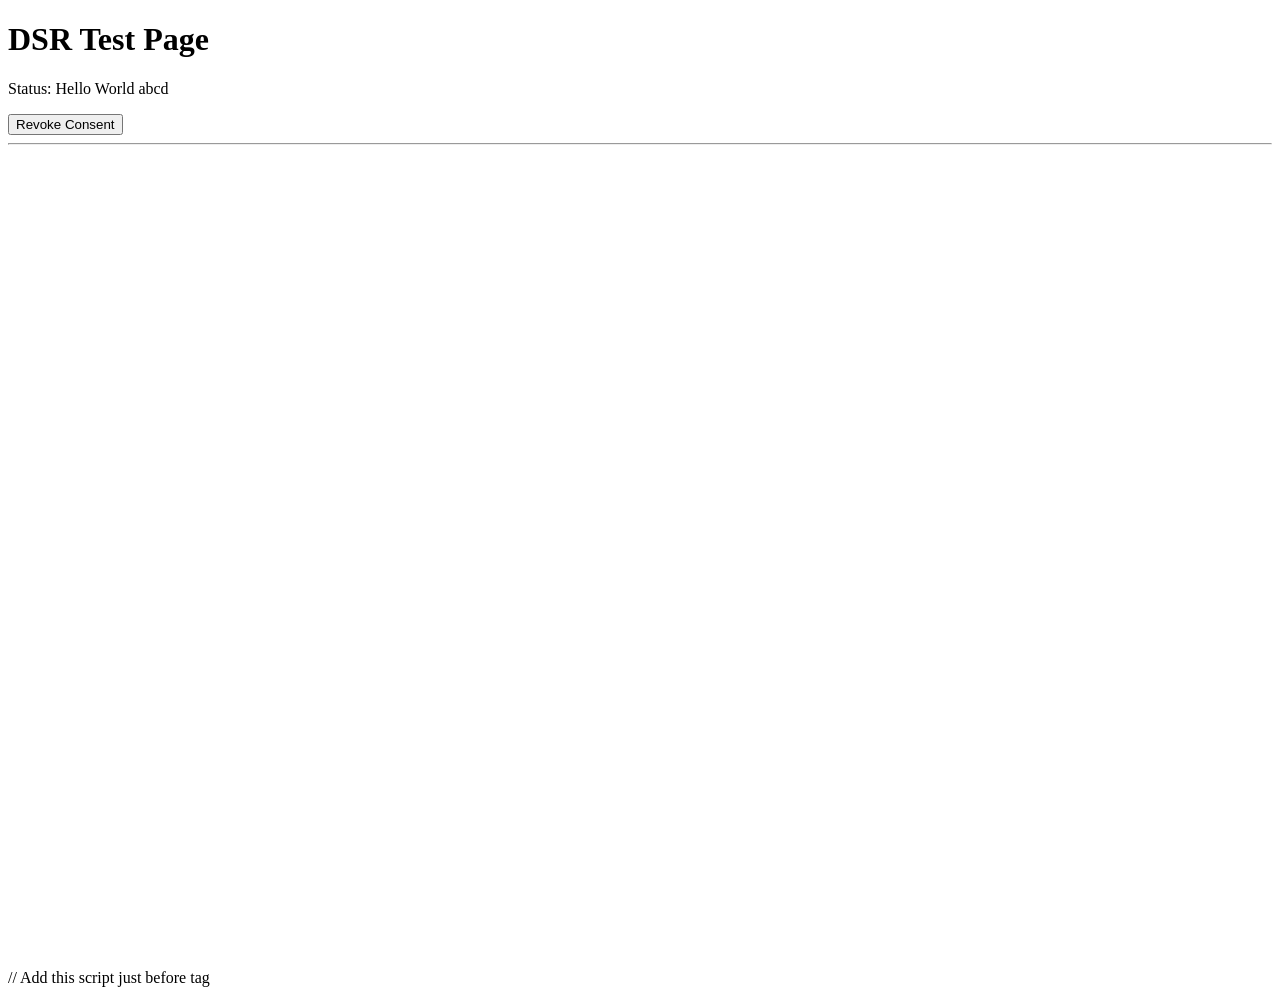
==== index.html @ 7d20419c "Rename index (1).html to index.html" ====
<!DOCTYPE html>
<html lang="en">
<head>
    <meta charset="UTF-8">
    <meta name="viewport" content="width=device-width, initial-scale=1.0">
    <title>DSR Cookie Test</title>
    
    <script>
        document.cookie = "myCookie=myCookieValue";
        document.cookie = "__ga=test__ga";
        document.cookie = "_ga=test_ga"; 
        document.cookie = "_ga_1230=1230";
        document.cookie = "_ga_1231=1231";
        document.cookie = "_ga_1232=1232";
        document.cookie = "_ga_1233=1233";
        document.cookie = "_ga_1234=1234";
        document.cookie = "_ga_1235=1235";
        document.cookie = "_ga_1236=1236";
        document.cookie = "_ga_1237=1237";
        document.cookie = "_ga_1238=1238";
        document.cookie = "_ga_1239=1239";
        document.cookie = "_ram_1230=1230";
        document.cookie = "_ram_1231=1231";
        document.cookie = "_ram_1232=1232";
        document.cookie = "_ram_1233=1233";
        document.cookie = "_ram_1234=1234";
        document.cookie = "_ram_1235=1235";
        document.cookie = "_ram_1236=1236";
        document.cookie = "_ram_1237=1237";
        document.cookie = "_ram_1238=1238";
        document.cookie = "_ram_1239=1239";
        document.cookie = "kb4_1230=1230";
        document.cookie = "kb4_1231=1231";
        document.cookie = "kb4_1232=1232";
        document.cookie = "kb4_1233=1233";
        document.cookie = "kb4_1234=1234";
        document.cookie = "kb4_1235=1235";
        document.cookie = "kb4_1236=1236";
        document.cookie = "kb4_1237=1237";
        document.cookie = "kb4_1238=1238";
        document.cookie = "kb4_1239=1239";
        document.cookie = "1235_ram=1235";
        document.cookie = "1236_ram=1236";
        document.cookie = "1237_ram=1237";
        document.cookie = "1238_ram=1238";
        document.cookie = "1239_ram=1239";
    </script>




<!-- After adding this script, call setConsentBannerParams({uuid: <unique id> }) to set unique ID for a customer.  -->
<script>
(function () {
	var s = document.createElement('script');
	s.src = 'https://cdn-prod.eu.securiti.ai/consent/cookie-consent-sdk-loader.js';
	s.setAttribute('data-tenant-uuid', '299e598b-eed3-4d9d-91f5-f4eff948fcb0');
	s.setAttribute('data-domain-uuid', '09aa59e9-a0b1-4a7c-9f99-db4de84047fe');
	s.setAttribute('data-backend-url', 'https://app.eu.securiti.ai');
	s.setAttribute('data-skip-css', 'false');
	s.defer = true;
	var parent_node = document.head || document.body;
	parent_node.appendChild(s);
})()
</script>

</head>
<body>

    <h1>DSR Test Page</h1>
    <p>Status: Hello World abcd</p>

    <button class="cmp-revoke-consent">Revoke Consent</button>

    <hr>

    <div style="width: 100%; margin-top: 20px;">
        <iframe 
            src="https://dsp-qa.securiti.xyz/notice-embed/62b10a64-469d-428d-bca3-5b50a6009b06" 
            style="border: none; width: 100%; height: 800px;"
            title="DSR Form">
        </iframe>
    </div>

// Add this script just before </body> tag
<script>
window.addEventListener('message', (event) => {
    if (event.data.sec_signal_identifier === 'sec-dsr-submission-success') {
        // Process message
        if (window.SecuritiSDK && bannerGenerator && (event.data.sec_dsr_data.ticket_type||[]).includes('do-not-sell')) {
            bannerGenerator.setDoNotSellConsent()
        }
    }
});
</script>
    
</body>
</html>
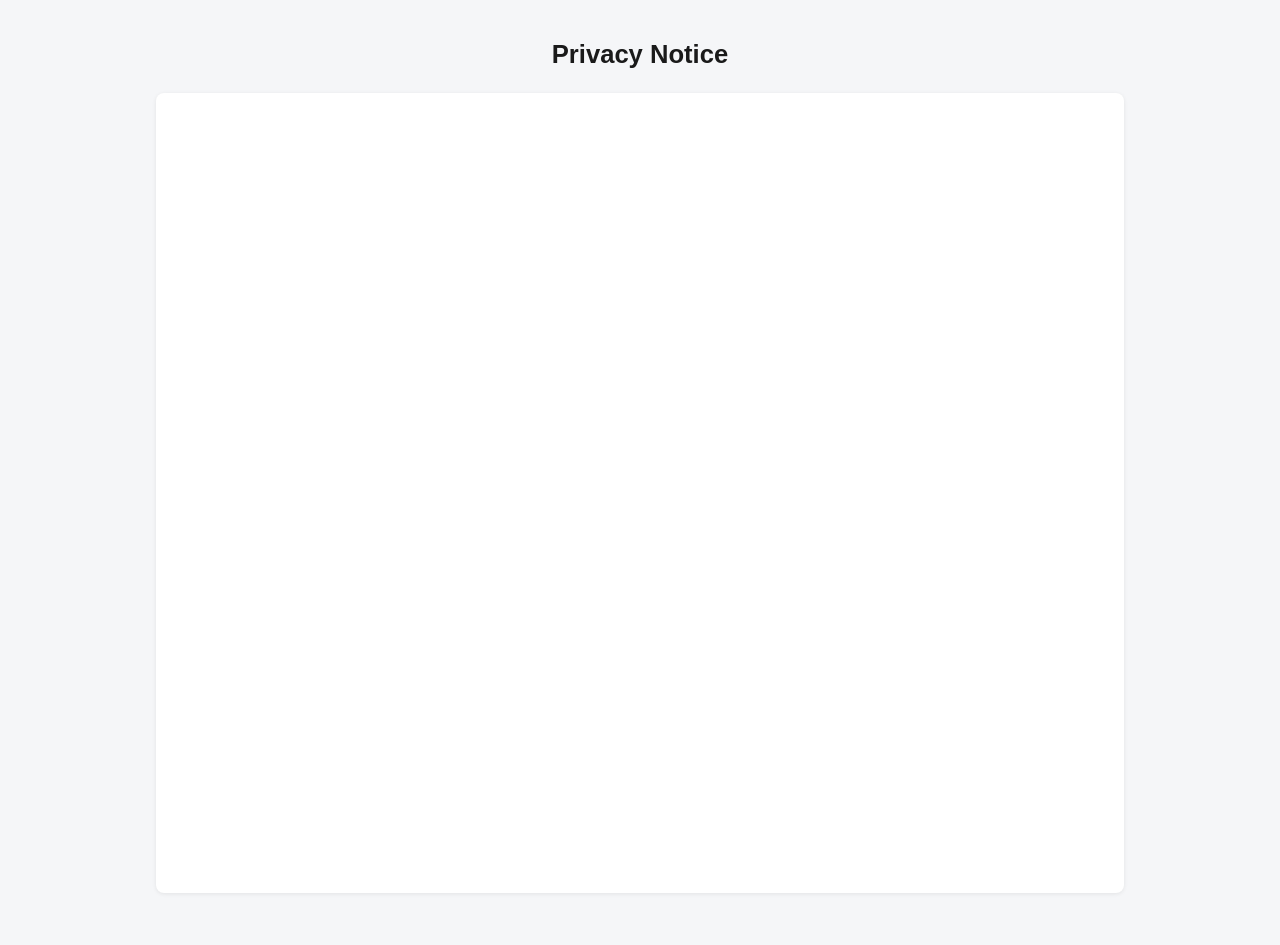
==== commit 005b19d2: "de" ====
--- a/index.html
+++ b/index.html
@@ -3,98 +3,55 @@
 <head>
     <meta charset="UTF-8">
     <meta name="viewport" content="width=device-width, initial-scale=1.0">
-    <title>DSR Cookie Test</title>
-    
-    <script>
-        document.cookie = "myCookie=myCookieValue";
-        document.cookie = "__ga=test__ga";
-        document.cookie = "_ga=test_ga"; 
-        document.cookie = "_ga_1230=1230";
-        document.cookie = "_ga_1231=1231";
-        document.cookie = "_ga_1232=1232";
-        document.cookie = "_ga_1233=1233";
-        document.cookie = "_ga_1234=1234";
-        document.cookie = "_ga_1235=1235";
-        document.cookie = "_ga_1236=1236";
-        document.cookie = "_ga_1237=1237";
-        document.cookie = "_ga_1238=1238";
-        document.cookie = "_ga_1239=1239";
-        document.cookie = "_ram_1230=1230";
-        document.cookie = "_ram_1231=1231";
-        document.cookie = "_ram_1232=1232";
-        document.cookie = "_ram_1233=1233";
-        document.cookie = "_ram_1234=1234";
-        document.cookie = "_ram_1235=1235";
-        document.cookie = "_ram_1236=1236";
-        document.cookie = "_ram_1237=1237";
-        document.cookie = "_ram_1238=1238";
-        document.cookie = "_ram_1239=1239";
-        document.cookie = "kb4_1230=1230";
-        document.cookie = "kb4_1231=1231";
-        document.cookie = "kb4_1232=1232";
-        document.cookie = "kb4_1233=1233";
-        document.cookie = "kb4_1234=1234";
-        document.cookie = "kb4_1235=1235";
-        document.cookie = "kb4_1236=1236";
-        document.cookie = "kb4_1237=1237";
-        document.cookie = "kb4_1238=1238";
-        document.cookie = "kb4_1239=1239";
-        document.cookie = "1235_ram=1235";
-        document.cookie = "1236_ram=1236";
-        document.cookie = "1237_ram=1237";
-        document.cookie = "1238_ram=1238";
-        document.cookie = "1239_ram=1239";
-    </script>
-
-
-
-
-<!-- After adding this script, call setConsentBannerParams({uuid: <unique id> }) to set unique ID for a customer.  -->
-<script>
-(function () {
-	var s = document.createElement('script');
-	s.src = 'https://cdn-prod.eu.securiti.ai/consent/cookie-consent-sdk-loader.js';
-	s.setAttribute('data-tenant-uuid', '299e598b-eed3-4d9d-91f5-f4eff948fcb0');
-	s.setAttribute('data-domain-uuid', '09aa59e9-a0b1-4a7c-9f99-db4de84047fe');
-	s.setAttribute('data-backend-url', 'https://app.eu.securiti.ai');
-	s.setAttribute('data-skip-css', 'false');
-	s.defer = true;
-	var parent_node = document.head || document.body;
-	parent_node.appendChild(s);
-})()
-</script>
-
+    <title>Privacy Notice</title>
+    <style>
+        * {
+            box-sizing: border-box;
+        }
+        html, body {
+            margin: 0;
+            padding: 0;
+            height: 100%;
+        }
+        body {
+            font-family: -apple-system, BlinkMacSystemFont, "Segoe UI", Roboto, Helvetica, Arial, sans-serif;
+            background: #f5f6f8;
+            color: #1a1a1a;
+        }
+        .wrapper {
+            max-width: 1000px;
+            margin: 0 auto;
+            padding: 24px 16px 48px;
+        }
+        header {
+            text-align: center;
+            padding: 16px 0 24px;
+        }
+        header h1 {
+            font-size: 1.6rem;
+            margin: 0;
+        }
+        .notice-frame {
+            width: 100%;
+            height: 800px;
+            border: none;
+            background: #fff;
+            border-radius: 8px;
+            box-shadow: 0 1px 4px rgba(0, 0, 0, 0.08);
+        }
+    </style>
 </head>
 <body>
+    <div class="wrapper">
+        <header>
+            <h1>Privacy Notice</h1>
+        </header>
 
-    <h1>DSR Test Page</h1>
-    <p>Status: Hello World abcd</p>
-
-    <button class="cmp-revoke-consent">Revoke Consent</button>
-
-    <hr>
-
-    <div style="width: 100%; margin-top: 20px;">
-        <iframe 
-            src="https://dsp-qa.securiti.xyz/notice-embed/62b10a64-469d-428d-bca3-5b50a6009b06" 
-            style="border: none; width: 100%; height: 800px;"
-            title="DSR Form">
+        <iframe
+            class="notice-frame"
+            src="https://dsp-qa.securiti.xyz/notice-embed/3541369b-d1ee-4170-a61f-be6ae0ac91fd"
+            title="Privacy Notice">
         </iframe>
     </div>
-
-// Add this script just before </body> tag
-<script>
-window.addEventListener('message', (event) => {
-    if (event.data.sec_signal_identifier === 'sec-dsr-submission-success') {
-        // Process message
-        if (window.SecuritiSDK && bannerGenerator && (event.data.sec_dsr_data.ticket_type||[]).includes('do-not-sell')) {
-            bannerGenerator.setDoNotSellConsent()
-        }
-    }
-});
-</script>
-    
 </body>
 </html>
-
-
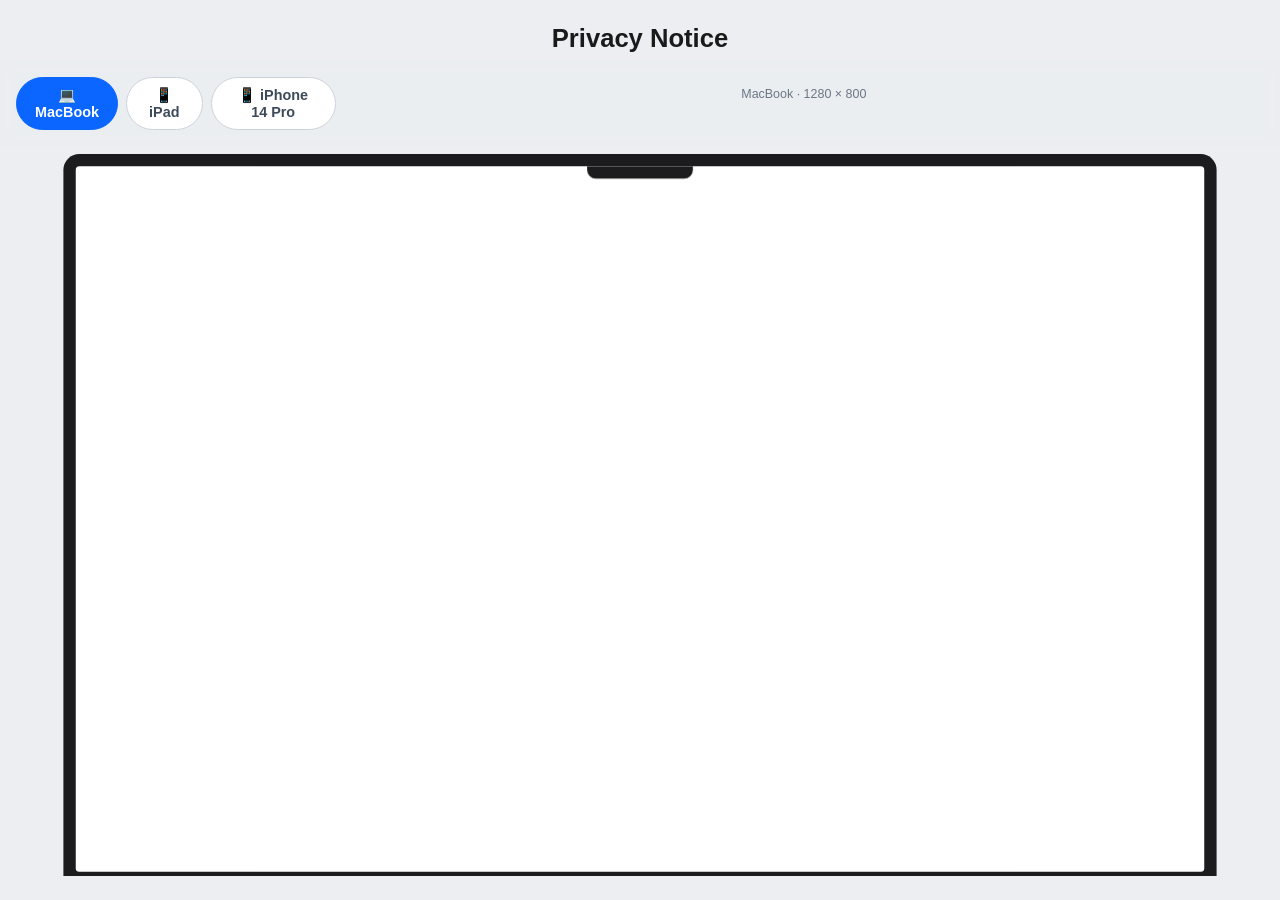
==== commit 63ab27d8: "updated one" ====
--- a/index.html
+++ b/index.html
@@ -5,53 +5,230 @@
     <meta name="viewport" content="width=device-width, initial-scale=1.0">
     <title>Privacy Notice</title>
     <style>
-        * {
-            box-sizing: border-box;
-        }
+        * { box-sizing: border-box; }
         html, body {
             margin: 0;
             padding: 0;
-            height: 100%;
+            min-height: 100%;
         }
         body {
             font-family: -apple-system, BlinkMacSystemFont, "Segoe UI", Roboto, Helvetica, Arial, sans-serif;
-            background: #f5f6f8;
+            background: #eceef1;
             color: #1a1a1a;
         }
-        .wrapper {
-            max-width: 1000px;
-            margin: 0 auto;
-            padding: 24px 16px 48px;
-        }
+
         header {
             text-align: center;
-            padding: 16px 0 24px;
+            padding: 24px 16px 8px;
         }
         header h1 {
             font-size: 1.6rem;
             margin: 0;
         }
-        .notice-frame {
+
+        /* ---- Toggle bar ---- */
+        .toggle-bar {
+            display: flex;
+            justify-content: center;
+            gap: 8px;
+            padding: 16px;
+            position: sticky;
+            top: 0;
+            z-index: 10;
+            background: rgba(236, 238, 241, 0.85);
+            backdrop-filter: blur(6px);
+        }
+        .toggle-bar button {
+            border: 1px solid #cbd2da;
+            background: #fff;
+            color: #3c4a5a;
+            font-size: 0.9rem;
+            font-weight: 600;
+            padding: 9px 18px;
+            border-radius: 999px;
+            cursor: pointer;
+            transition: all 0.15s ease;
+            display: inline-flex;
+            align-items: center;
+            gap: 7px;
+        }
+        .toggle-bar button:hover { border-color: #8a97a6; }
+        .toggle-bar button.active {
+            background: #0a66ff;
+            border-color: #0a66ff;
+            color: #fff;
+        }
+        .toggle-bar .dims {
+            display: block;
+            text-align: center;
             width: 100%;
-            height: 800px;
+            font-size: 0.78rem;
+            color: #6b7684;
+            padding-top: 10px;
+        }
+
+        /* ---- Stage that holds the (scaled) device ---- */
+        .stage {
+            display: flex;
+            justify-content: center;
+            align-items: flex-start;
+            padding: 8px 16px 48px;
+            overflow: hidden;
+        }
+
+        .device {
+            transform-origin: top center;
+            transition: none;
+            background: #1c1c1e;
+            position: relative;
+            flex: none;
+        }
+        .device .screen {
+            width: 100%;
+            height: 100%;
             border: none;
             background: #fff;
-            border-radius: 8px;
-            box-shadow: 0 1px 4px rgba(0, 0, 0, 0.08);
+            display: block;
+        }
+
+        /* ===== MacBook ===== */
+        .device.macbook {
+            padding: 14px 14px 14px;
+            border-radius: 18px 18px 6px 6px;
+        }
+        .device.macbook .screen { border-radius: 4px; }
+        /* camera notch */
+        .device.macbook::before {
+            content: "";
+            position: absolute;
+            top: 14px;
+            left: 50%;
+            transform: translateX(-50%);
+            width: 120px;
+            height: 14px;
+            background: #1c1c1e;
+            border-radius: 0 0 10px 10px;
+            z-index: 2;
+        }
+
+        /* ===== iPad ===== */
+        .device.ipad {
+            padding: 22px;
+            border-radius: 42px;
+        }
+        .device.ipad .screen { border-radius: 22px; }
+        .device.ipad::before { /* front camera dot */
+            content: "";
+            position: absolute;
+            top: 10px;
+            left: 50%;
+            transform: translateX(-50%);
+            width: 7px;
+            height: 7px;
+            background: #3a3a3c;
+            border-radius: 50%;
+        }
+
+        /* ===== iPhone 14 Pro ===== */
+        .device.iphone {
+            padding: 14px;
+            border-radius: 56px;
+        }
+        .device.iphone .screen { border-radius: 44px; }
+        .device.iphone::before { /* dynamic island */
+            content: "";
+            position: absolute;
+            top: 26px;
+            left: 50%;
+            transform: translateX(-50%);
+            width: 118px;
+            height: 34px;
+            background: #000;
+            border-radius: 20px;
+            z-index: 2;
         }
     </style>
 </head>
 <body>
-    <div class="wrapper">
-        <header>
-            <h1>Privacy Notice</h1>
-        </header>
-
-        <iframe
-            class="notice-frame"
-            src="https://dsp-qa.securiti.xyz/notice-embed/3541369b-d1ee-4170-a61f-be6ae0ac91fd"
-            title="Privacy Notice">
-        </iframe>
+    <header>
+        <h1>Privacy Notice</h1>
+    </header>
+
+    <div class="toggle-bar">
+        <button data-device="macbook" class="active">💻 MacBook</button>
+        <button data-device="ipad">📱 iPad</button>
+        <button data-device="iphone">📱 iPhone 14 Pro</button>
+        <span class="dims" id="dims"></span>
     </div>
+
+    <div class="stage" id="stage">
+        <div class="device macbook" id="device">
+            <iframe
+                class="screen"
+                id="notice"
+                src="https://dsp-qa.securiti.xyz/notice-embed/3541369b-d1ee-4170-a61f-be6ae0ac91fd"
+                title="Privacy Notice"></iframe>
+        </div>
+    </div>
+
+    <script>
+        // Screen (viewport) size the notice is rendered at, per device.
+        const DEVICES = {
+            macbook: { w: 1280, h: 800,  label: "MacBook · 1280 × 800" },
+            ipad:    { w: 820,  h: 1180, label: "iPad · 820 × 1180" },
+            iphone:  { w: 393,  h: 852,  label: "iPhone 14 Pro · 393 × 852" }
+        };
+
+        const stage   = document.getElementById('stage');
+        const device  = document.getElementById('device');
+        const screen  = document.getElementById('notice');
+        const dimsEl  = document.getElementById('dims');
+        const buttons = document.querySelectorAll('.toggle-bar button');
+
+        let current = 'macbook';
+
+        function setDevice(name) {
+            current = name;
+            const d = DEVICES[name];
+
+            // swap frame styling class
+            device.className = 'device ' + name;
+
+            // set the inner screen (iframe) size = device viewport
+            screen.style.width  = d.w + 'px';
+            screen.style.height = d.h + 'px';
+
+            dimsEl.textContent = d.label;
+
+            buttons.forEach(b =>
+                b.classList.toggle('active', b.dataset.device === name)
+            );
+
+            fit();
+        }
+
+        // Scale the whole device down so it always fits the window.
+        function fit() {
+            device.style.transform = 'scale(1)';
+            const fullW = device.offsetWidth;
+            const fullH = device.offsetHeight;
+
+            const availW = stage.clientWidth - 32;
+            const availH = window.innerHeight - stage.getBoundingClientRect().top - 24;
+
+            const scale = Math.min(1, availW / fullW, availH / fullH);
+            device.style.transform = 'scale(' + scale + ')';
+
+            // reserve the scaled height so the page doesn't leave a gap / overflow
+            stage.style.height = (fullH * scale) + 'px';
+        }
+
+        buttons.forEach(b =>
+            b.addEventListener('click', () => setDevice(b.dataset.device))
+        );
+        window.addEventListener('resize', fit);
+
+        setDevice('macbook');
+    </script>
 </body>
 </html>
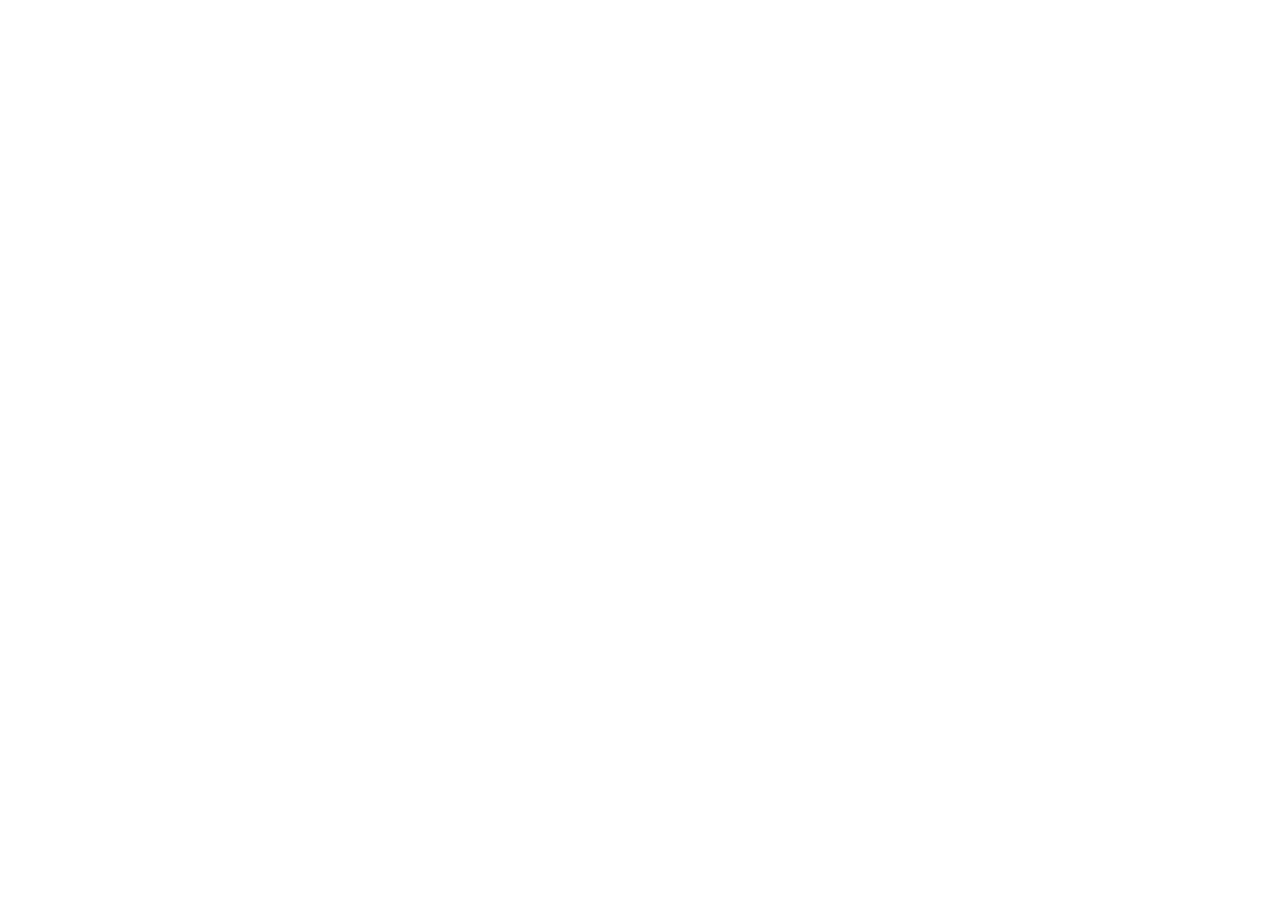
==== commit f169d254: "ddfdf" ====
--- a/index.html
+++ b/index.html
@@ -9,226 +9,22 @@
         html, body {
             margin: 0;
             padding: 0;
-            min-height: 100%;
+            height: 100%;
         }
         body {
-            font-family: -apple-system, BlinkMacSystemFont, "Segoe UI", Roboto, Helvetica, Arial, sans-serif;
-            background: #eceef1;
-            color: #1a1a1a;
+            display: flex;
+            flex-direction: column;
         }
-
-        header {
-            text-align: center;
-            padding: 24px 16px 8px;
-        }
-        header h1 {
-            font-size: 1.6rem;
-            margin: 0;
-        }
-
-        /* ---- Toggle bar ---- */
-        .toggle-bar {
-            display: flex;
-            justify-content: center;
-            gap: 8px;
-            padding: 16px;
-            position: sticky;
-            top: 0;
-            z-index: 10;
-            background: rgba(236, 238, 241, 0.85);
-            backdrop-filter: blur(6px);
-        }
-        .toggle-bar button {
-            border: 1px solid #cbd2da;
-            background: #fff;
-            color: #3c4a5a;
-            font-size: 0.9rem;
-            font-weight: 600;
-            padding: 9px 18px;
-            border-radius: 999px;
-            cursor: pointer;
-            transition: all 0.15s ease;
-            display: inline-flex;
-            align-items: center;
-            gap: 7px;
-        }
-        .toggle-bar button:hover { border-color: #8a97a6; }
-        .toggle-bar button.active {
-            background: #0a66ff;
-            border-color: #0a66ff;
-            color: #fff;
-        }
-        .toggle-bar .dims {
-            display: block;
-            text-align: center;
+        iframe {
+            flex: 1 1 auto;
             width: 100%;
-            font-size: 0.78rem;
-            color: #6b7684;
-            padding-top: 10px;
-        }
-
-        /* ---- Stage that holds the (scaled) device ---- */
-        .stage {
-            display: flex;
-            justify-content: center;
-            align-items: flex-start;
-            padding: 8px 16px 48px;
-            overflow: hidden;
-        }
-
-        .device {
-            transform-origin: top center;
-            transition: none;
-            background: #1c1c1e;
-            position: relative;
-            flex: none;
-        }
-        .device .screen {
-            width: 100%;
-            height: 100%;
             border: none;
-            background: #fff;
-            display: block;
-        }
-
-        /* ===== MacBook ===== */
-        .device.macbook {
-            padding: 14px 14px 14px;
-            border-radius: 18px 18px 6px 6px;
-        }
-        .device.macbook .screen { border-radius: 4px; }
-        /* camera notch */
-        .device.macbook::before {
-            content: "";
-            position: absolute;
-            top: 14px;
-            left: 50%;
-            transform: translateX(-50%);
-            width: 120px;
-            height: 14px;
-            background: #1c1c1e;
-            border-radius: 0 0 10px 10px;
-            z-index: 2;
-        }
-
-        /* ===== iPad ===== */
-        .device.ipad {
-            padding: 22px;
-            border-radius: 42px;
-        }
-        .device.ipad .screen { border-radius: 22px; }
-        .device.ipad::before { /* front camera dot */
-            content: "";
-            position: absolute;
-            top: 10px;
-            left: 50%;
-            transform: translateX(-50%);
-            width: 7px;
-            height: 7px;
-            background: #3a3a3c;
-            border-radius: 50%;
-        }
-
-        /* ===== iPhone 14 Pro ===== */
-        .device.iphone {
-            padding: 14px;
-            border-radius: 56px;
-        }
-        .device.iphone .screen { border-radius: 44px; }
-        .device.iphone::before { /* dynamic island */
-            content: "";
-            position: absolute;
-            top: 26px;
-            left: 50%;
-            transform: translateX(-50%);
-            width: 118px;
-            height: 34px;
-            background: #000;
-            border-radius: 20px;
-            z-index: 2;
         }
     </style>
 </head>
 <body>
-    <header>
-        <h1>Privacy Notice</h1>
-    </header>
-
-    <div class="toggle-bar">
-        <button data-device="macbook" class="active">💻 MacBook</button>
-        <button data-device="ipad">📱 iPad</button>
-        <button data-device="iphone">📱 iPhone 14 Pro</button>
-        <span class="dims" id="dims"></span>
-    </div>
-
-    <div class="stage" id="stage">
-        <div class="device macbook" id="device">
-            <iframe
-                class="screen"
-                id="notice"
-                src="https://dsp-qa.securiti.xyz/notice-embed/3541369b-d1ee-4170-a61f-be6ae0ac91fd"
-                title="Privacy Notice"></iframe>
-        </div>
-    </div>
-
-    <script>
-        // Screen (viewport) size the notice is rendered at, per device.
-        const DEVICES = {
-            macbook: { w: 1280, h: 800,  label: "MacBook · 1280 × 800" },
-            ipad:    { w: 820,  h: 1180, label: "iPad · 820 × 1180" },
-            iphone:  { w: 393,  h: 852,  label: "iPhone 14 Pro · 393 × 852" }
-        };
-
-        const stage   = document.getElementById('stage');
-        const device  = document.getElementById('device');
-        const screen  = document.getElementById('notice');
-        const dimsEl  = document.getElementById('dims');
-        const buttons = document.querySelectorAll('.toggle-bar button');
-
-        let current = 'macbook';
-
-        function setDevice(name) {
-            current = name;
-            const d = DEVICES[name];
-
-            // swap frame styling class
-            device.className = 'device ' + name;
-
-            // set the inner screen (iframe) size = device viewport
-            screen.style.width  = d.w + 'px';
-            screen.style.height = d.h + 'px';
-
-            dimsEl.textContent = d.label;
-
-            buttons.forEach(b =>
-                b.classList.toggle('active', b.dataset.device === name)
-            );
-
-            fit();
-        }
-
-        // Scale the whole device down so it always fits the window.
-        function fit() {
-            device.style.transform = 'scale(1)';
-            const fullW = device.offsetWidth;
-            const fullH = device.offsetHeight;
-
-            const availW = stage.clientWidth - 32;
-            const availH = window.innerHeight - stage.getBoundingClientRect().top - 24;
-
-            const scale = Math.min(1, availW / fullW, availH / fullH);
-            device.style.transform = 'scale(' + scale + ')';
-
-            // reserve the scaled height so the page doesn't leave a gap / overflow
-            stage.style.height = (fullH * scale) + 'px';
-        }
-
-        buttons.forEach(b =>
-            b.addEventListener('click', () => setDevice(b.dataset.device))
-        );
-        window.addEventListener('resize', fit);
-
-        setDevice('macbook');
-    </script>
+    <iframe
+        src="https://dsp-qa.securiti.xyz/notice-embed/3541369b-d1ee-4170-a61f-be6ae0ac91fd"
+        title="Privacy Notice"></iframe>
 </body>
 </html>
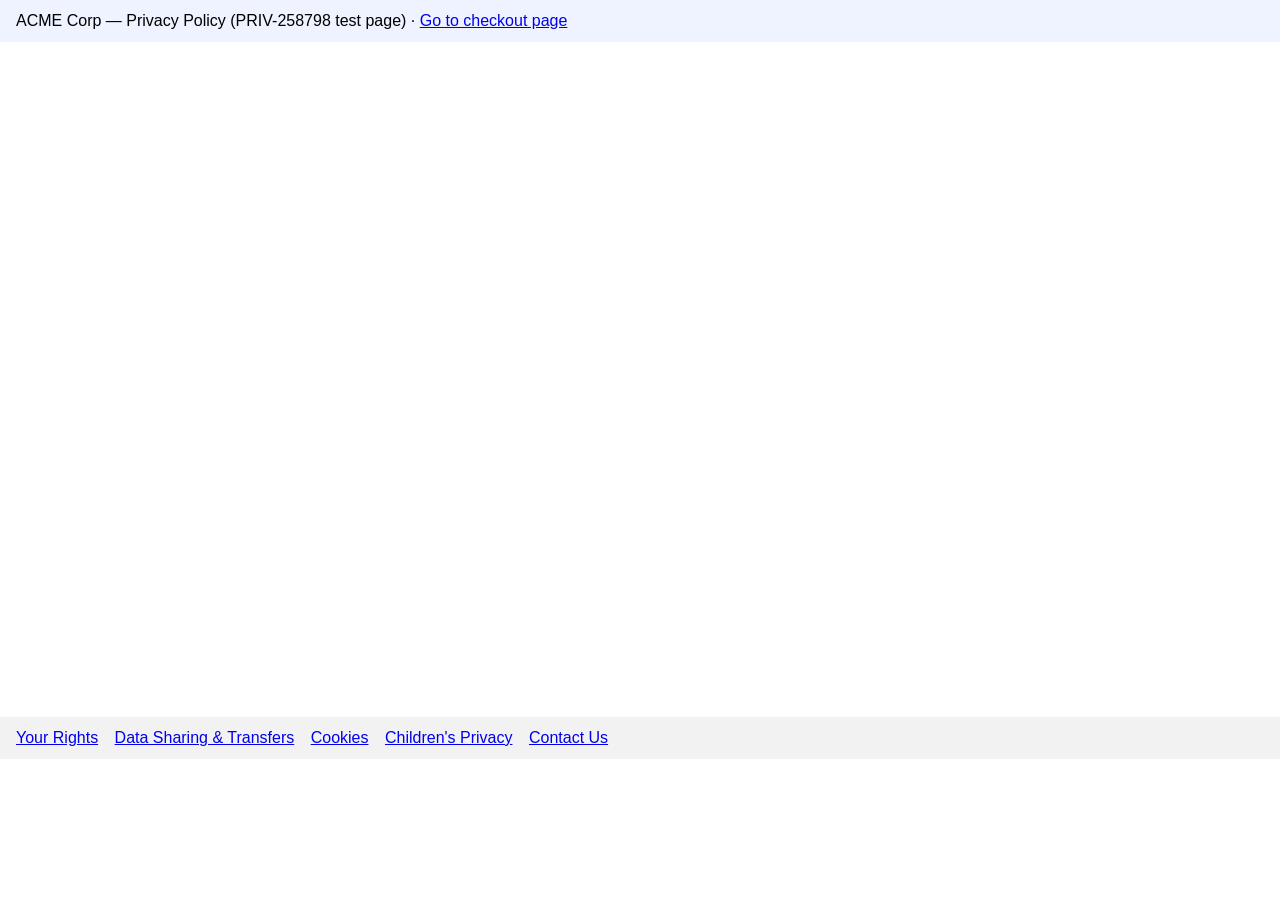
==== commit b45f7518: "Add files via upload" ====
--- a/index.html
+++ b/index.html
@@ -1,30 +1,12 @@
 <!DOCTYPE html>
 <html lang="en">
 <head>
-    <meta charset="UTF-8">
-    <meta name="viewport" content="width=device-width, initial-scale=1.0">
-    <title>Privacy Notice</title>
-    <style>
-        * { box-sizing: border-box; }
-        html, body {
-            margin: 0;
-            padding: 0;
-            height: 100%;
-        }
-        body {
-            display: flex;
-            flex-direction: column;
-        }
-        iframe {
-            flex: 1 1 auto;
-            width: 100%;
-            border: none;
-        }
-    </style>
+  <meta charset="UTF-8">
+  <title>Privacy Notice — PRIV-258798 test</title>
+  <!-- Root of the site now opens the working section-anchor test page -->
+  <meta http-equiv="refresh" content="0; url=privacy-anchors.html">
 </head>
-<body>
-    <iframe
-        src="https://dsp-qa.securiti.xyz/notice-embed/3541369b-d1ee-4170-a61f-be6ae0ac91fd"
-        title="Privacy Notice"></iframe>
+<body style="font-family:-apple-system,Segoe UI,sans-serif;padding:24px">
+  <p>Redirecting to the <a href="privacy-anchors.html">privacy policy test page</a>…</p>
 </body>
 </html>
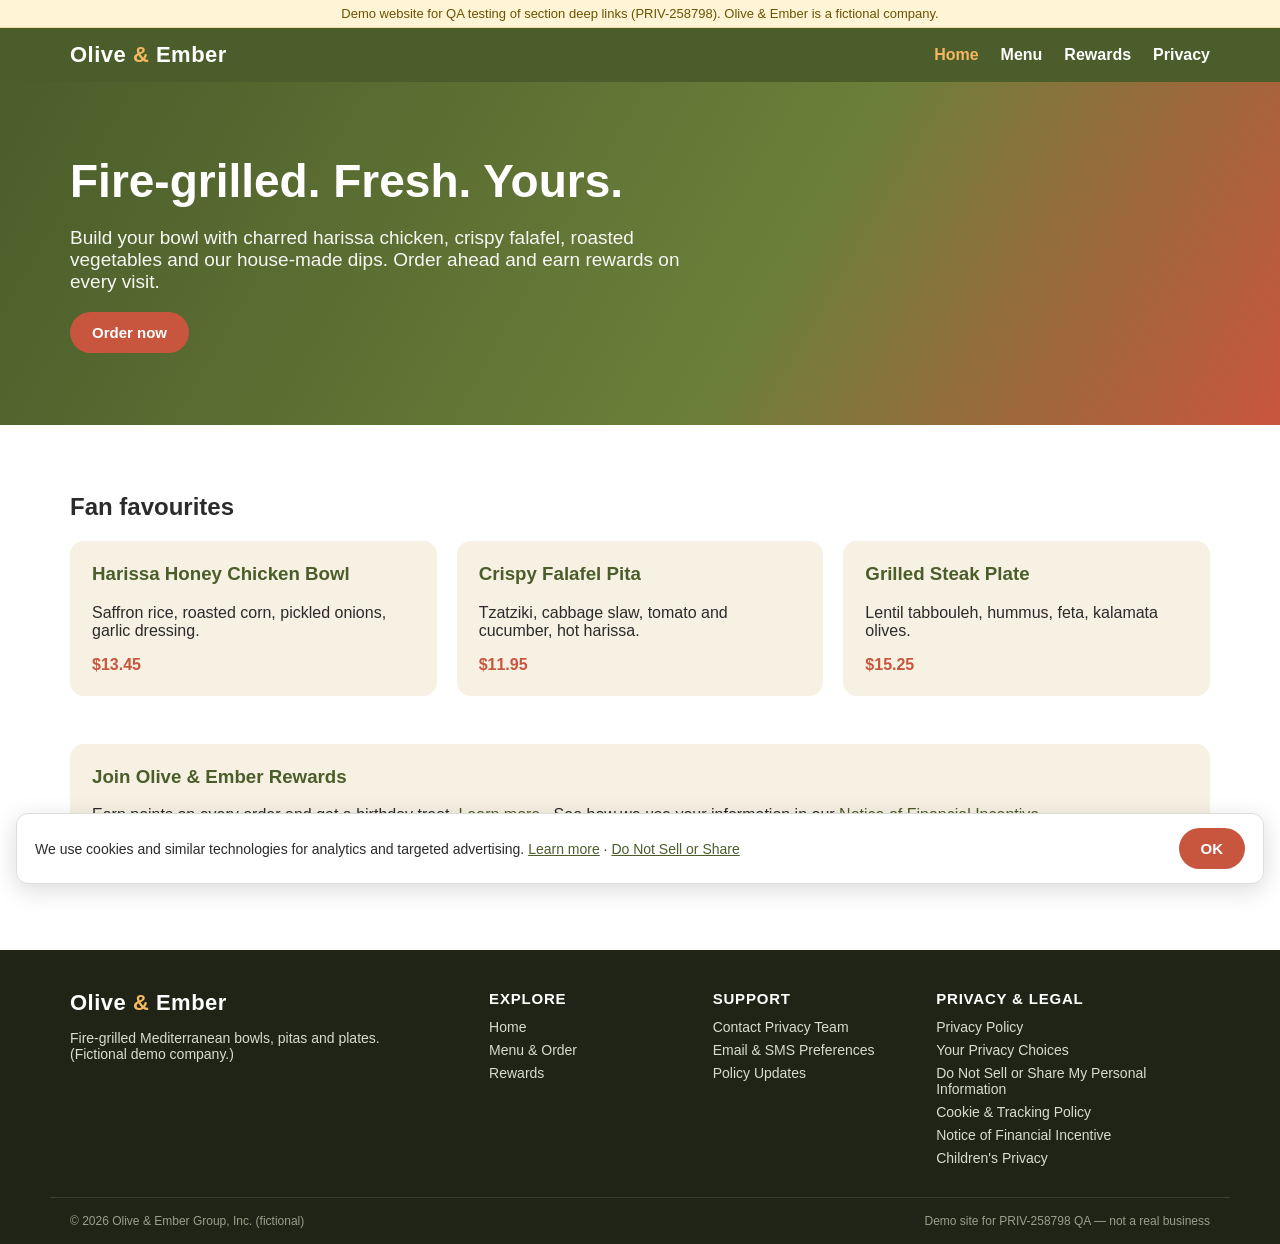
==== commit de0337ae: "Add files via upload" ====
--- a/index.html
+++ b/index.html
@@ -2,11 +2,64 @@
 <html lang="en">
 <head>
   <meta charset="UTF-8">
-  <title>Privacy Notice — PRIV-258798 test</title>
-  <!-- Root of the site now opens the working section-anchor test page -->
-  <meta http-equiv="refresh" content="0; url=privacy-anchors.html">
+  <meta name="viewport" content="width=device-width, initial-scale=1.0">
+  <title>Fire-grilled Mediterranean | Olive &amp; Ember</title>
+  <link rel="stylesheet" href="styles.css">
 </head>
-<body style="font-family:-apple-system,Segoe UI,sans-serif;padding:24px">
-  <p>Redirecting to the <a href="privacy-anchors.html">privacy policy test page</a>…</p>
+<body>
+  <div class="demo-banner">Demo website for QA testing of section deep links (PRIV-258798). Olive &amp; Ember is a fictional company.</div>
+  <header class="site-header"><div class="wrap"><a class="brand" href="index.html">Olive <span>&amp;</span> Ember</a><nav class="nav"><a href="index.html" class="active">Home</a><a href="menu.html">Menu</a><a href="rewards.html">Rewards</a><a href="privacy.html">Privacy</a></nav></div></header>
+
+  <section class="hero"><div class="wrap">
+    <h1>Fire-grilled. Fresh. Yours.</h1>
+    <p>Build your bowl with charred harissa chicken, crispy falafel, roasted vegetables and our house-made dips. Order ahead and earn rewards on every visit.</p>
+    <a class="btn" href="menu.html">Order now</a>
+  </div></section>
+  <section class="section">
+    <h2>Fan favourites</h2>
+    <div class="cards">
+      <div class="card"><h3>Harissa Honey Chicken Bowl</h3><p>Saffron rice, roasted corn, pickled onions, garlic dressing.</p><span class="price">$13.45</span></div>
+      <div class="card"><h3>Crispy Falafel Pita</h3><p>Tzatziki, cabbage slaw, tomato and cucumber, hot harissa.</p><span class="price">$11.95</span></div>
+      <div class="card"><h3>Grilled Steak Plate</h3><p>Lentil tabbouleh, hummus, feta, kalamata olives.</p><span class="price">$15.25</span></div>
+    </div>
+  </section>
+  <section class="section" style="padding-top:0">
+    <div class="card"><h3>Join Olive &amp; Ember Rewards</h3><p>Earn points on every order and get a birthday treat. <a href="rewards.html">Learn more</a> · See how we use your information in our <a href="privacy.html#loyalty-rewards-program" id="home-rewards-notice">Notice of Financial Incentive</a>.</p></div>
+  </section>
+<footer class="site-footer">
+  <div class="wrap">
+    <div>
+      <div class="brand">Olive <span>&amp;</span> Ember</div>
+      <p style="font-size:14px;max-width:320px">Fire-grilled Mediterranean bowls, pitas and plates. (Fictional demo company.)</p>
+    </div>
+    <div>
+      <h4>Explore</h4>
+      <a href="index.html">Home</a>
+      <a href="menu.html">Menu &amp; Order</a>
+      <a href="rewards.html">Rewards</a>
+    </div>
+    <div>
+      <h4>Support</h4>
+      <a href="privacy.html#about-this-policy">Contact Privacy Team</a>
+      <a href="privacy.html#email-and-sms-communications">Email &amp; SMS Preferences</a>
+      <a href="privacy.html#changes-to-this-policy">Policy Updates</a>
+    </div>
+    <div>
+      <h4>Privacy &amp; Legal</h4>
+      <a href="privacy.html" id="ft-privacy">Privacy Policy</a>
+      <a href="privacy.html#state-privacy-rights" id="ft-choices">Your Privacy Choices</a>
+      <a href="privacy.html#state-privacy-rights" id="ft-dnss">Do Not Sell or Share My Personal Information</a>
+      <a href="privacy.html#tracking-technologies" id="ft-cookies">Cookie &amp; Tracking Policy</a>
+      <a href="privacy.html#loyalty-rewards-program" id="ft-rewards">Notice of Financial Incentive</a>
+      <a href="privacy.html#childrens-personal-information" id="ft-children">Children's Privacy</a>
+    </div>
+  </div>
+  <div class="legal"><span>© 2026 Olive &amp; Ember Group, Inc. (fictional)</span><span>Demo site for PRIV-258798 QA — not a real business</span></div>
+</footer>
+
+  <div class="cookie-bar" id="cookie-bar">
+    <span>We use cookies and similar technologies for analytics and targeted advertising. <a href="privacy.html#tracking-technologies" id="cookie-learn-more">Learn more</a> · <a href="privacy.html#state-privacy-rights" id="cookie-dnss">Do Not Sell or Share</a></span>
+    <button class="btn" onclick="document.getElementById('cookie-bar').hidden=true">OK</button>
+  </div>
 </body>
 </html>
--- a/styles.css
+++ b/styles.css
@@ -0,0 +1,39 @@
+:root { --olive:#4b5d2a; --ember:#c8553d; --cream:#f7f1e3; --ink:#2b2b2b; --muted:#6b6b6b; }
+* { box-sizing: border-box; }
+body { margin:0; font-family: -apple-system, "Segoe UI", Roboto, Helvetica, Arial, sans-serif; color:var(--ink); background:#fff; }
+a { color: var(--olive); }
+.demo-banner { background:#fff4d6; color:#6b5300; font-size:13px; text-align:center; padding:6px 12px; border-bottom:1px solid #f0dca0; }
+.site-header { background:var(--olive); color:#fff; }
+.site-header .wrap { max-width:1180px; margin:0 auto; display:flex; align-items:center; justify-content:space-between; padding:14px 20px; }
+.brand { font-size:22px; font-weight:800; letter-spacing:.5px; color:#fff; text-decoration:none; }
+.brand span { color:#f4b860; }
+.nav a { color:#fff; text-decoration:none; margin-left:22px; font-weight:600; }
+.nav a.active, .nav a:hover { color:#f4b860; }
+.btn { display:inline-block; background:var(--ember); color:#fff; padding:12px 22px; border-radius:999px; text-decoration:none; font-weight:700; border:none; cursor:pointer; font-size:15px; }
+.hero { background:linear-gradient(120deg,#4b5d2a 0%,#6b7f3a 60%,#c8553d 100%); color:#fff; }
+.hero .wrap { max-width:1180px; margin:0 auto; padding:72px 20px; }
+.hero h1 { font-size:46px; margin:0 0 12px; }
+.hero p { font-size:19px; max-width:620px; opacity:.95; }
+.section { max-width:1180px; margin:0 auto; padding:48px 20px; }
+.cards { display:grid; grid-template-columns:repeat(auto-fit,minmax(240px,1fr)); gap:20px; }
+.card { background:var(--cream); border-radius:14px; padding:22px; }
+.card h3 { margin-top:0; color:var(--olive); }
+.price { font-weight:800; color:var(--ember); }
+.page-title { background:var(--cream); }
+.page-title .wrap { max-width:1180px; margin:0 auto; padding:34px 20px; }
+.page-title h1 { margin:0 0 6px; color:var(--olive); }
+.quick-links { font-size:14px; color:var(--muted); }
+.quick-links a { margin-right:14px; }
+.notice-frame { display:block; width:100%; height:78vh; border:none; }
+form.signup { display:grid; gap:12px; max-width:460px; }
+form.signup input { padding:12px; border:1px solid #ccc; border-radius:8px; font-size:15px; }
+.fineprint { font-size:13px; color:var(--muted); }
+.site-footer { background:#1f2416; color:#d9dccf; margin-top:40px; }
+.site-footer .wrap { max-width:1180px; margin:0 auto; padding:40px 20px 24px; display:grid; grid-template-columns:2fr 1fr 1fr 1.4fr; gap:28px; }
+.site-footer h4 { color:#fff; margin:0 0 12px; font-size:15px; text-transform:uppercase; letter-spacing:.8px; }
+.site-footer a { display:block; color:#d9dccf; text-decoration:none; margin:7px 0; font-size:14px; }
+.site-footer a:hover { color:#f4b860; text-decoration:underline; }
+.site-footer .legal { border-top:1px solid #39402a; max-width:1180px; margin:0 auto; padding:16px 20px; font-size:12px; color:#9aa08a; display:flex; justify-content:space-between; flex-wrap:wrap; gap:8px; }
+.cookie-bar { position:fixed; left:16px; right:16px; bottom:16px; background:#fff; border:1px solid #ddd; box-shadow:0 6px 24px rgba(0,0,0,.15); border-radius:12px; padding:14px 18px; display:flex; gap:16px; align-items:center; justify-content:space-between; z-index:10; font-size:14px; }
+.cookie-bar[hidden] { display:none; }
+@media (max-width: 760px) { .site-footer .wrap { grid-template-columns:1fr 1fr; } .hero h1 { font-size:34px; } .nav a { margin-left:12px; } }
